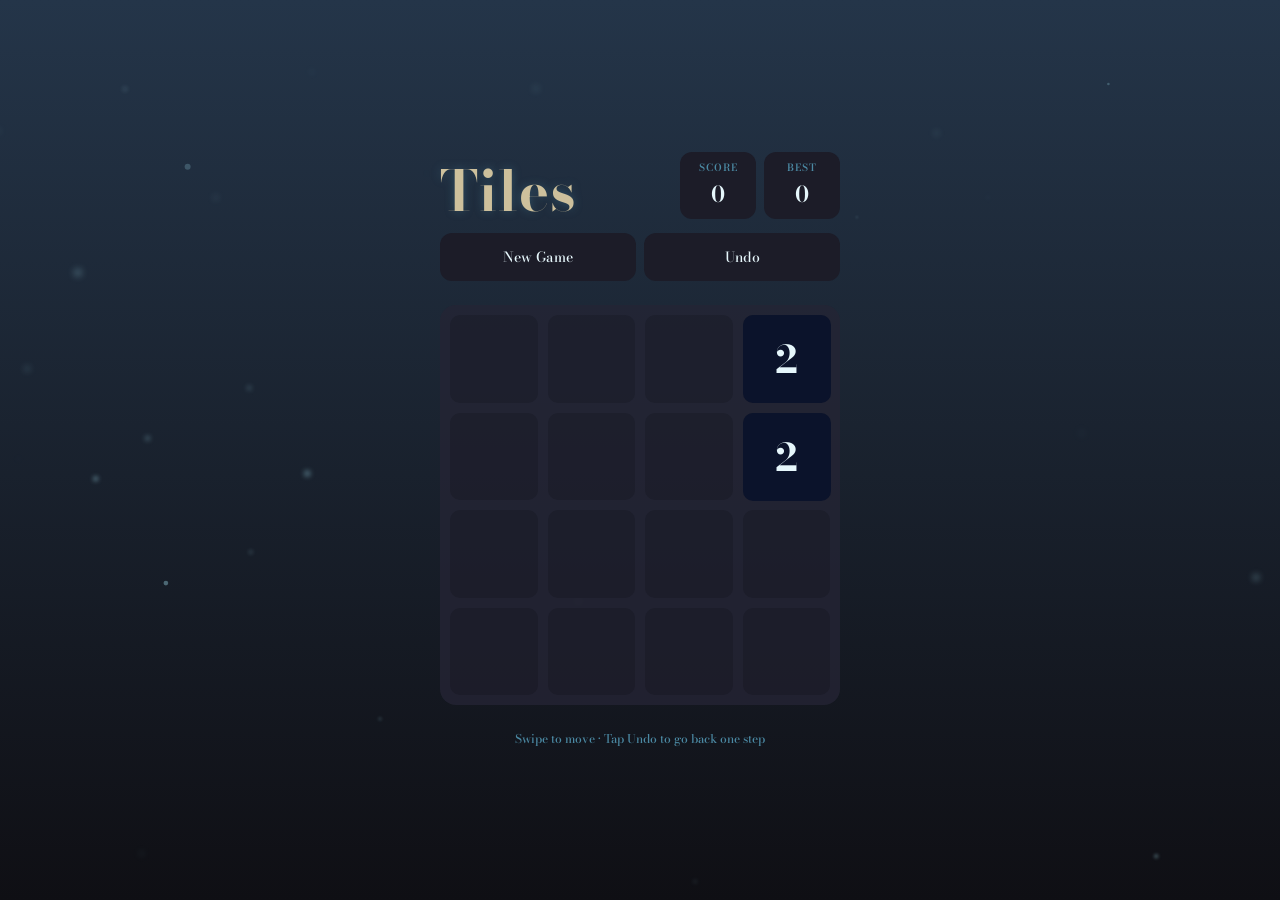
==== tiles/index.html @ c3d5d4b9 "Add: tiles files" ====
<!doctype html>
<html lang="ja">
  <head>
    <meta charset="UTF-8" />
    <meta name="viewport" content="width=device-width, initial-scale=1.0, user-scalable=no" />
    <title>Tiles</title>
    <link rel="preconnect" href="https://fonts.googleapis.com" />
    <link rel="preconnect" href="https://fonts.gstatic.com" crossorigin />
    <link
      href="https://fonts.googleapis.com/css2?family=Bodoni+Moda:ital,opsz,wght@0,6..96,500;1,6..96,500&display=swap"
      rel="stylesheet"
    />
    <link rel="stylesheet" href="./style.css" />
    <script src="./script.js" defer></script>
  </head>
  <body>
    <div class="inner">
      <div class="top">
        <h1 class="title">Tiles</h1>
        <div class="scores">
          <div class="score">
            <div class="score-label">Score</div>
            <div class="score-val" id="score">0</div>
          </div>
          <div class="score">
            <div class="score-label">Best</div>
            <div class="score-val" id="best">0</div>
          </div>
        </div>
      </div>
      <div class="btns">
        <button onclick="newGame()">New Game</button>
        <button onclick="undo()">Undo</button>
      </div>
      <div class="game">
        <div class="grid" id="grid"></div>
        <div class="tiles" id="tiles"></div>
        <div class="overlay" id="overlay">
          <h2 id="ov-title">Game Over</h2>
          <p id="ov-sub">Score: 0</p>
          <button id="ov-btn" onclick="newGame()">Try Again</button>
        </div>
      </div>
      <p class="hint">Swipe to move · Tap Undo to go back one step</p>
    </div>
    <canvas id="bg"></canvas>
  </body>
</html>
---- tiles/style.css ----
* {
  box-sizing: border-box;
  margin: 0;
  padding: 0;
  -webkit-tap-highlight-color: transparent;
}
:root {
  --bg: #0f0f14;
  --bgLight: #243549;
  --surface: #1c1c28;
  --grid: #252535;
  --empty: #1e1e2c;
  --text: #e6f7fc;
  --muted: #4b89a3;
  --gold: #e8a820;
  /* --moon: #ebe1c5; */
  --moon: #cdc09c;
}
body {
  background: linear-gradient(180deg, var(--bgLight) 0%, var(--bg) 100%);
  background-attachment: fixed;
  color: var(--text);
  min-height: 100svh;
  display: flex;
  align-items: center;
  justify-content: center;
  padding: env(safe-area-inset-top, 20px) 16px env(safe-area-inset-bottom, 32px);
  overflow: hidden;
  position: fixed;
  width: 100%;
  font-family: 'Bodoni Moda', serif;
  font-optical-sizing: auto;
  font-weight: 500;
  font-style: normal;
  font-variation-settings: 'wdth' 100;
}
.inner {
  display: flex;
  flex-direction: column;
  align-items: center;
  justify-content: center;
  width: 100%;
}
.top {
  width: 100%;
  max-width: 400px;
  display: flex;
  align-items: flex-end;
  justify-content: space-between;
  margin-bottom: 14px;
}
.title {
  font-size: 56px;
  color: var(--moon);
  line-height: 1;
  text-shadow: 0 0 10px rgb(75 137 163 / 0.4);
  letter-spacing: 0.02em;
}
.scores {
  display: flex;
  gap: 8px;
}
.score {
  background: var(--surface);
  border-radius: 12px;
  padding: 8px 16px;
  text-align: center;
  min-width: 76px;
}
.score-label {
  font-size: 10px;
  font-weight: 600;
  letter-spacing: 0.1em;
  text-transform: uppercase;
  color: var(--muted);
}
.score-val {
  font-size: 22px;
  font-weight: 600;
  margin-top: 2px;
  transition: transform 0.12s;
}
.score-val.bump {
  transform: scale(1.25);
}
.btns {
  width: 100%;
  max-width: 400px;
  display: flex;
  gap: 8px;
  margin-bottom: 24px;
}
button {
  background: var(--surface);
  color: var(--text);
  border: none;
  border-radius: 12px;
  padding: 13px 20px;
  font-family: 'Bodoni Moda', serif;
  font-size: 14px;
  font-weight: 500;
  cursor: pointer;
  flex: 1;
  transition:
    background 0.15s,
    transform 0.1s;
}
button:active {
  transform: scale(0.97);
  background: #26263a;
}
.game {
  position: relative;
  width: 100%;
  max-width: 400px;
  flex: 1;
  display: flex;
  flex-direction: column;
  justify-content: center;
}
.grid {
  background: var(--grid);
  border-radius: 16px;
  padding: 10px;
  display: grid;
  grid-template-columns: repeat(4, 1fr);
  gap: 10px;
  opacity: 0.8;
  touch-action: none;
  user-select: none;
  -webkit-user-select: none;
}
.cell {
  background: var(--empty);
  border-radius: 10px;
  aspect-ratio: 1;
}
.tiles {
  position: absolute;
  inset: 10px;
  pointer-events: none;
}
.tile {
  position: absolute;
  border-radius: 10px;
  display: flex;
  align-items: center;
  justify-content: center;
  font-weight: 700;
  line-height: 1;
  transition:
    left 0.18s cubic-bezier(0.25, 0.46, 0.45, 0.94),
    top 0.18s cubic-bezier(0.25, 0.46, 0.45, 0.94);
  will-change: transform;
}
.tile.new {
  animation: water-pop 0.3s cubic-bezier(0.175, 0.885, 0.32, 1.275) forwards;
}
.tile.merged {
  z-index: 10;
  animation: lunar-burst 0.4s ease-out forwards;
}
@keyframes water-pop {
  0% {
    transform: scale(0.5) translateY(10px);
    opacity: 0;
    filter: blur(10px);
  }
  100% {
    transform: scale(1) translateY(0);
    opacity: 1;
    filter: blur(0);
  }
}
@keyframes lunar-burst {
  0% {
    transform: scale(1);
    box-shadow: 0 0 0 0 rgba(164, 226, 241, 0);
  }
  30% {
    box-shadow: 0 0 10px 5px rgba(164, 226, 241, 0.4);
  }
  60% {
    transform: scale(1.08);
  }
  90% {
    transform: scale(1);
  }
  100% {
    box-shadow: 0 0 20px 10px rgba(164, 226, 241, 0);
  }
}

.overlay {
  position: absolute;
  inset: 0;
  border-radius: 16px;
  background: rgba(10, 10, 20, 0.88);
  display: flex;
  flex-direction: column;
  align-items: center;
  justify-content: center;
  gap: 12px;
  opacity: 0;
  pointer-events: none;
  transition: opacity 0.25s;
  backdrop-filter: blur(2px);
  z-index: 10;
}
.overlay.on {
  opacity: 1;
  pointer-events: auto;
}
.overlay h2 {
  font-size: 36px;
  color: var(--gold);
}
.overlay p {
  font-size: 14px;
  color: var(--muted);
}
.overlay button {
  background: var(--gold);
  color: #0f0f14;
  font-weight: 600;
  font-size: 15px;
  padding: 14px 36px;
  border-radius: 12px;
  flex: 0;
}
.overlay button:active {
  background: #d09610;
}
.hint {
  text-align: center;
  font-size: 12px;
  color: var(--muted);
  margin-top: 24px;
}

#bg {
  position: fixed;
  inset: 0;
  z-index: -1;
  pointer-events: none;
}
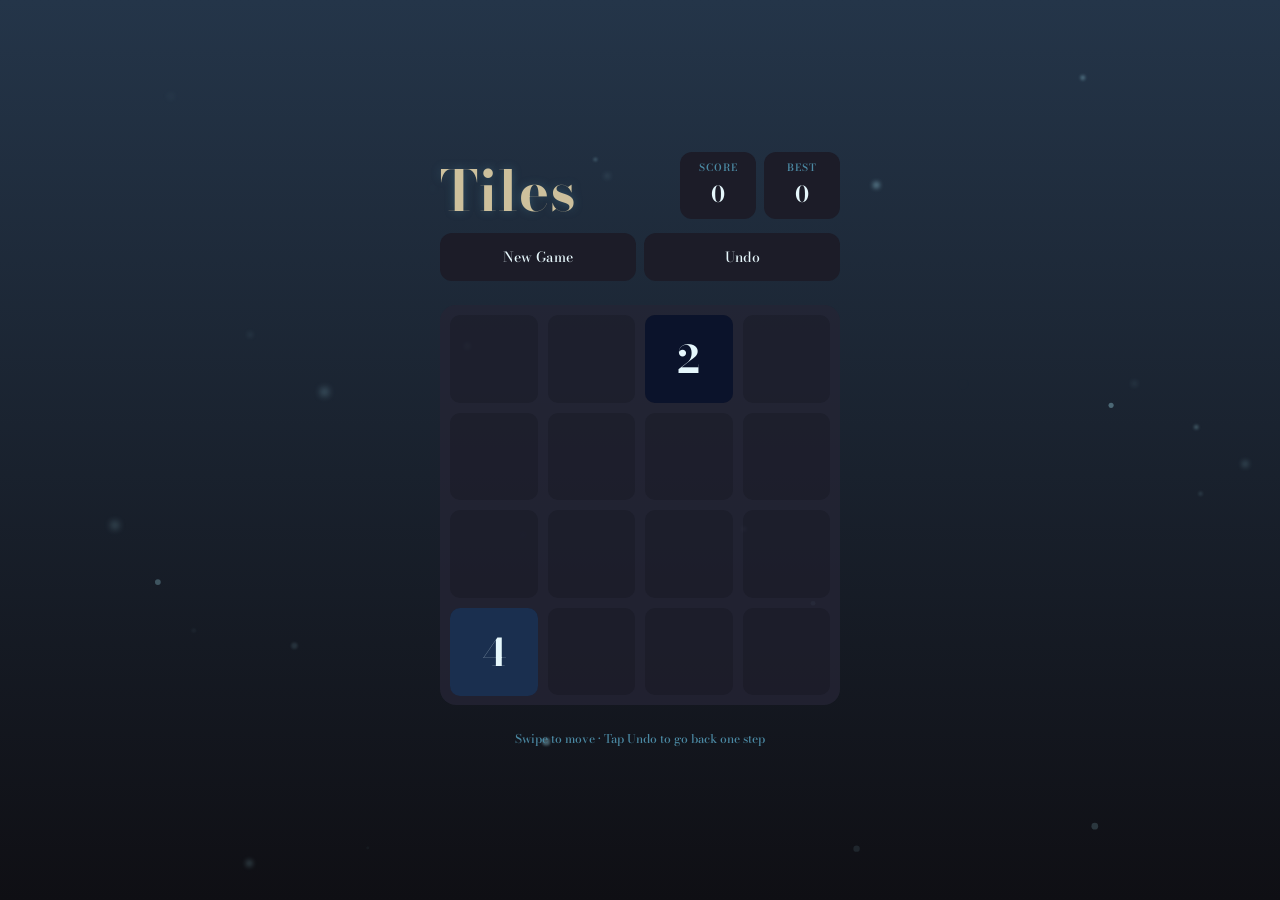
==== commit fbca19b5: "Add: privacy policy" ====
--- a/tiles/index.html
+++ b/tiles/index.html
@@ -2,8 +2,24 @@
 <html lang="ja">
   <head>
     <meta charset="UTF-8" />
-    <meta name="viewport" content="width=device-width, initial-scale=1.0, user-scalable=no" />
-    <title>Tiles</title>
+    <meta name="google-adsense-account" content="ca-pub-1271614412432891">
+    <meta name="viewport" content="width=device-width, initial-scale=1.0" />
+    <title>Tiles | MIO LOG GAMES</title>
+    <meta name="description" content="いわゆる2048。同じ数字のタイルを組み合わせて2048を目指そう！">
+    <meta property="og:url" content="https://miolog-games.online/">
+    <meta property="og:title" content="MIO LOG GAMES">
+    <meta property="og:type" content="website">
+    <meta property="og:description" content="いわゆる2048。同じ数字のタイルを組み合わせて2048を目指そう！">
+    <meta property="og:image" content="">
+    <meta property="og:site_name" content="MIO LOG GAMES">
+    <meta property="og:locale" content="ja_JP">
+    <meta name="twitter:title" content="MIO LOG GAMES">
+    <meta name="twitter:description" content="サイトの説明">
+    <meta name="twitter:site" content="@mio_lunamare">
+    <meta name="twitter:card" content="summary">
+    <meta name="twitter:image" content="">
+    <link rel="icon" href="/favicon.ico">
+    <link rel="app-touch-icon-precomposed" href="">
     <link rel="preconnect" href="https://fonts.googleapis.com" />
     <link rel="preconnect" href="https://fonts.gstatic.com" crossorigin />
     <link
